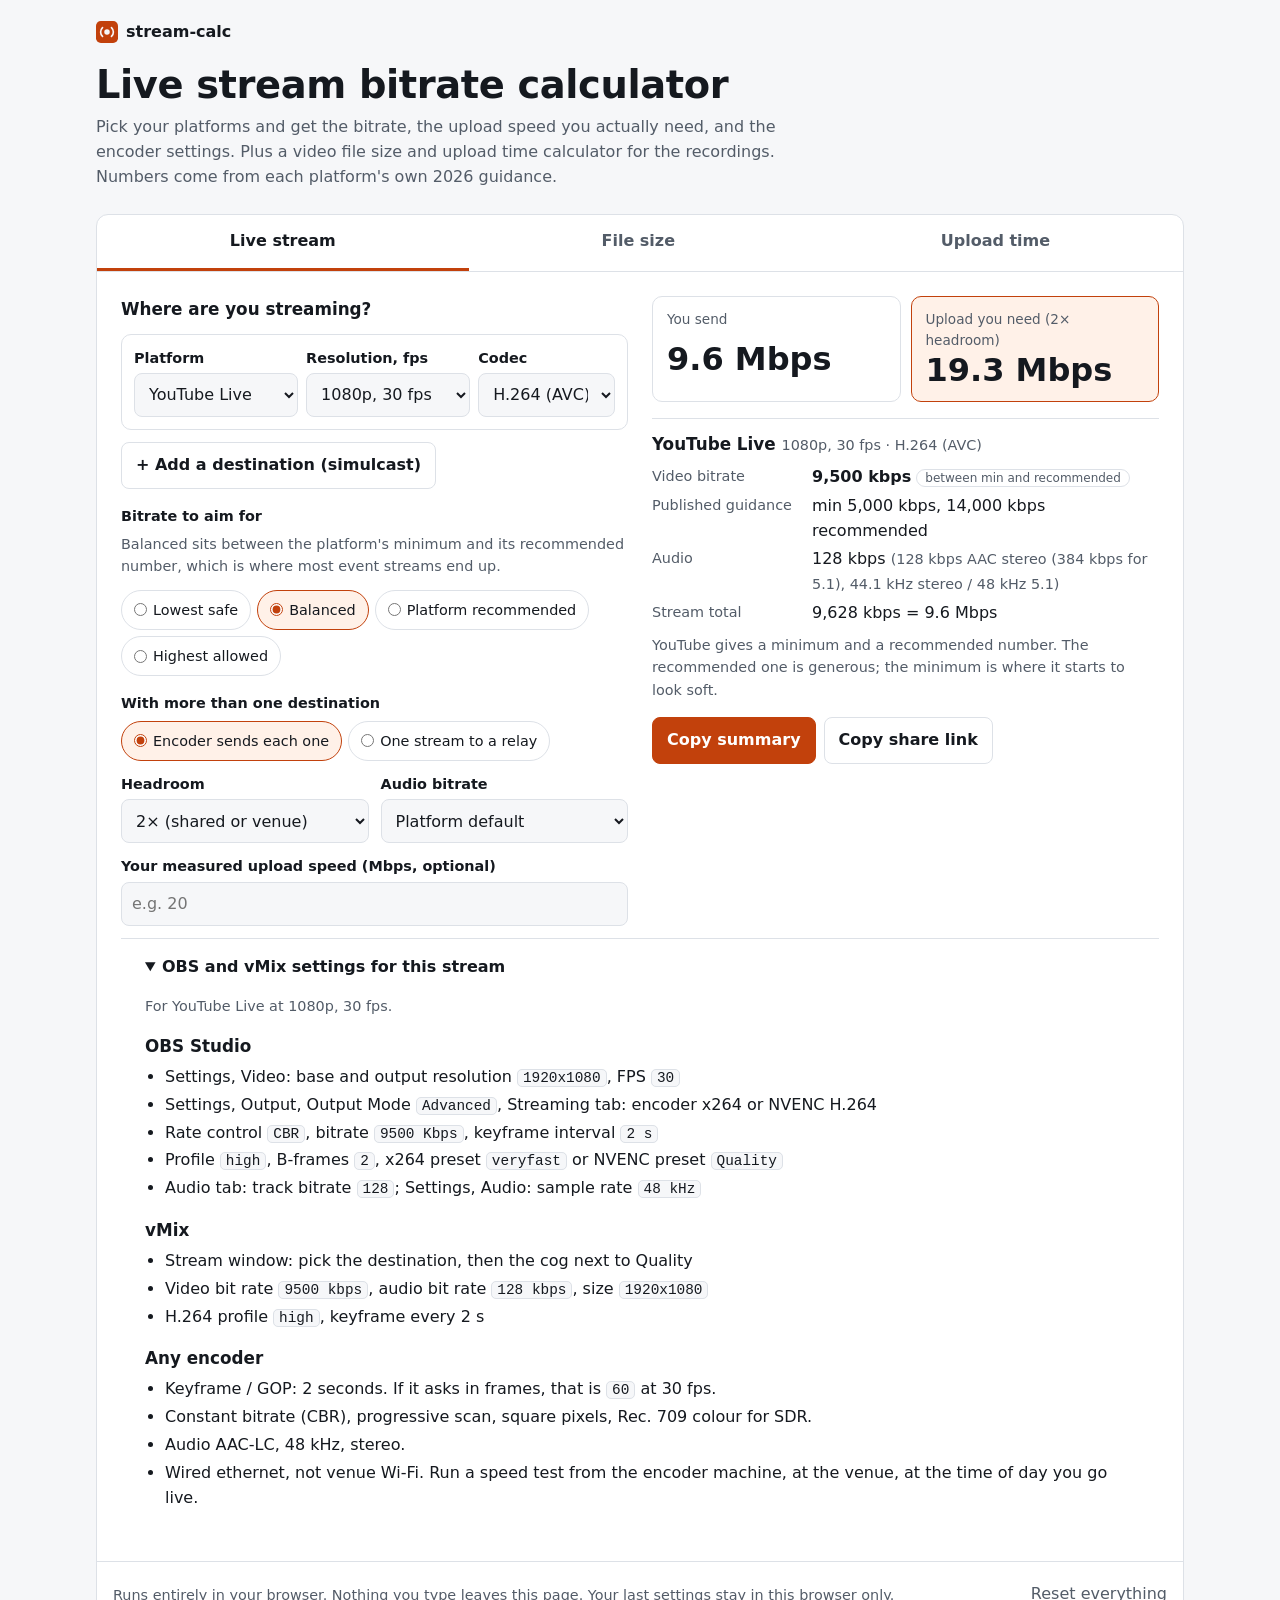
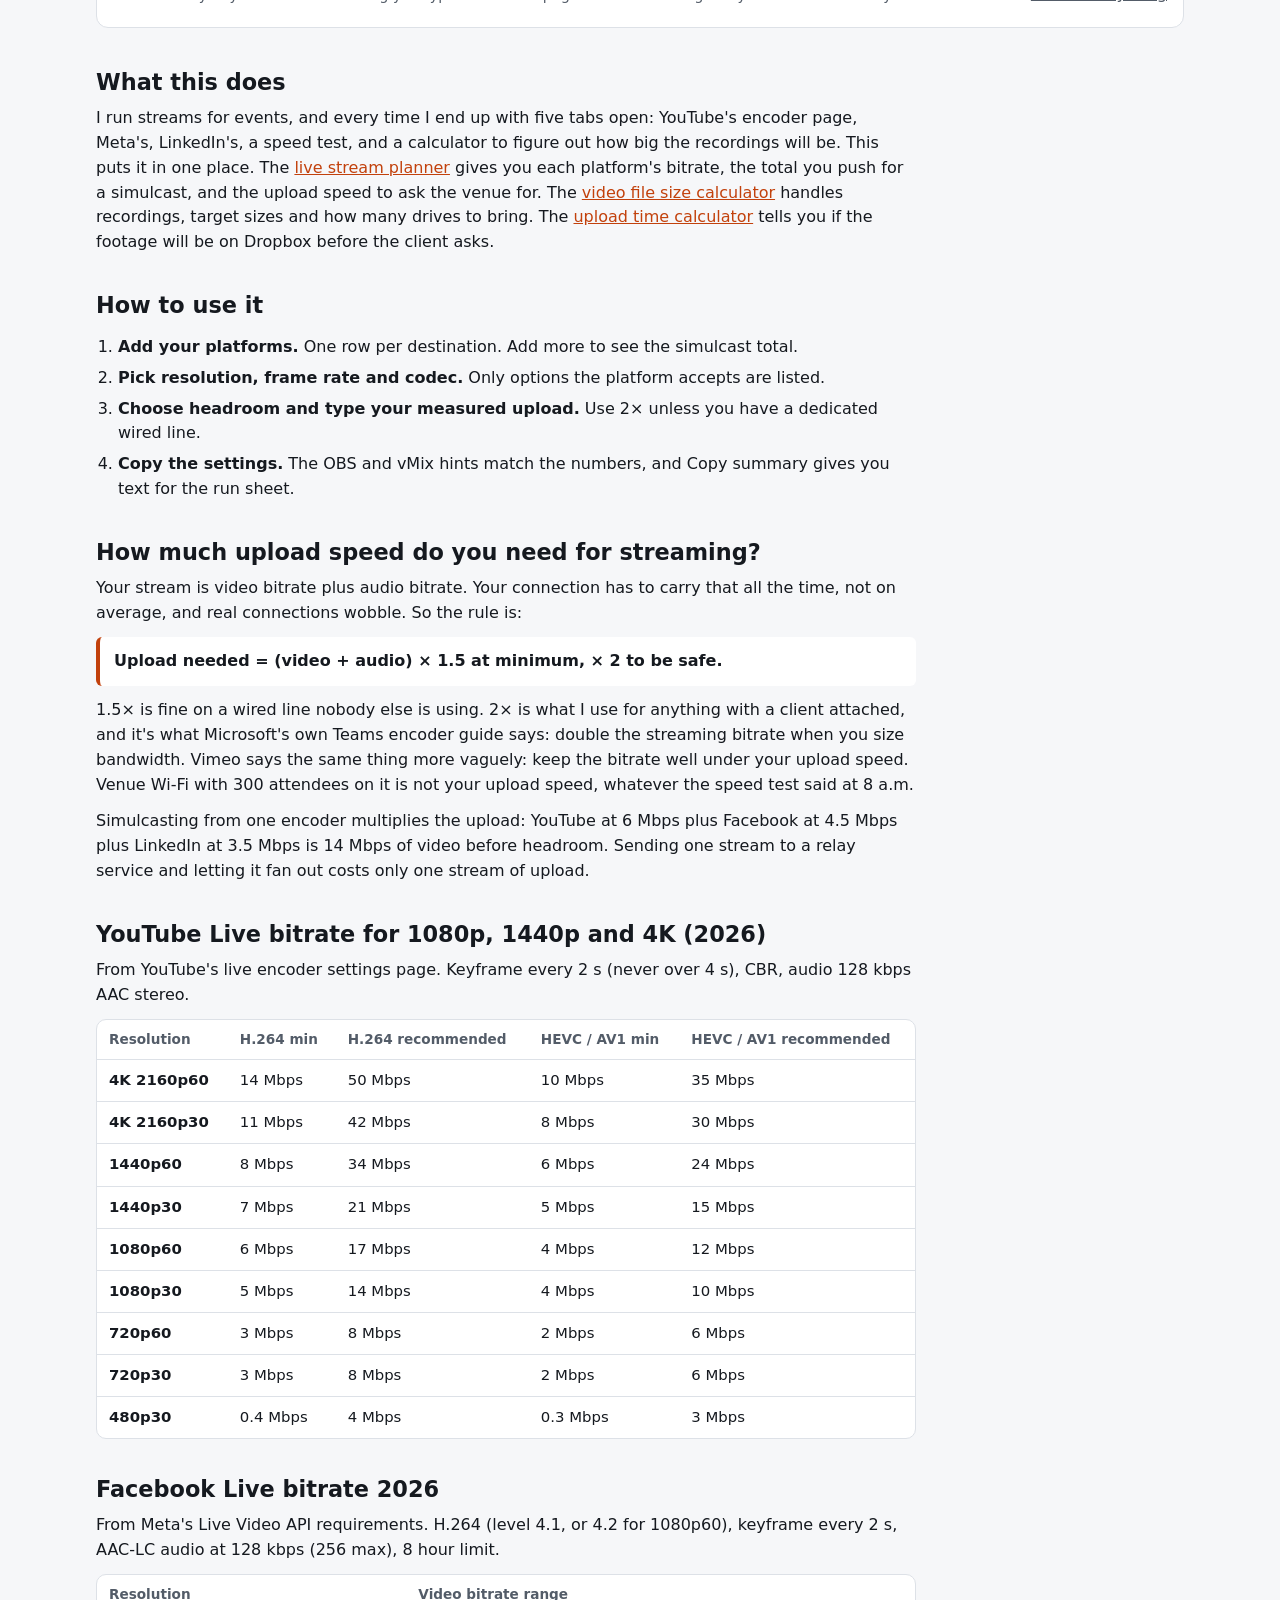
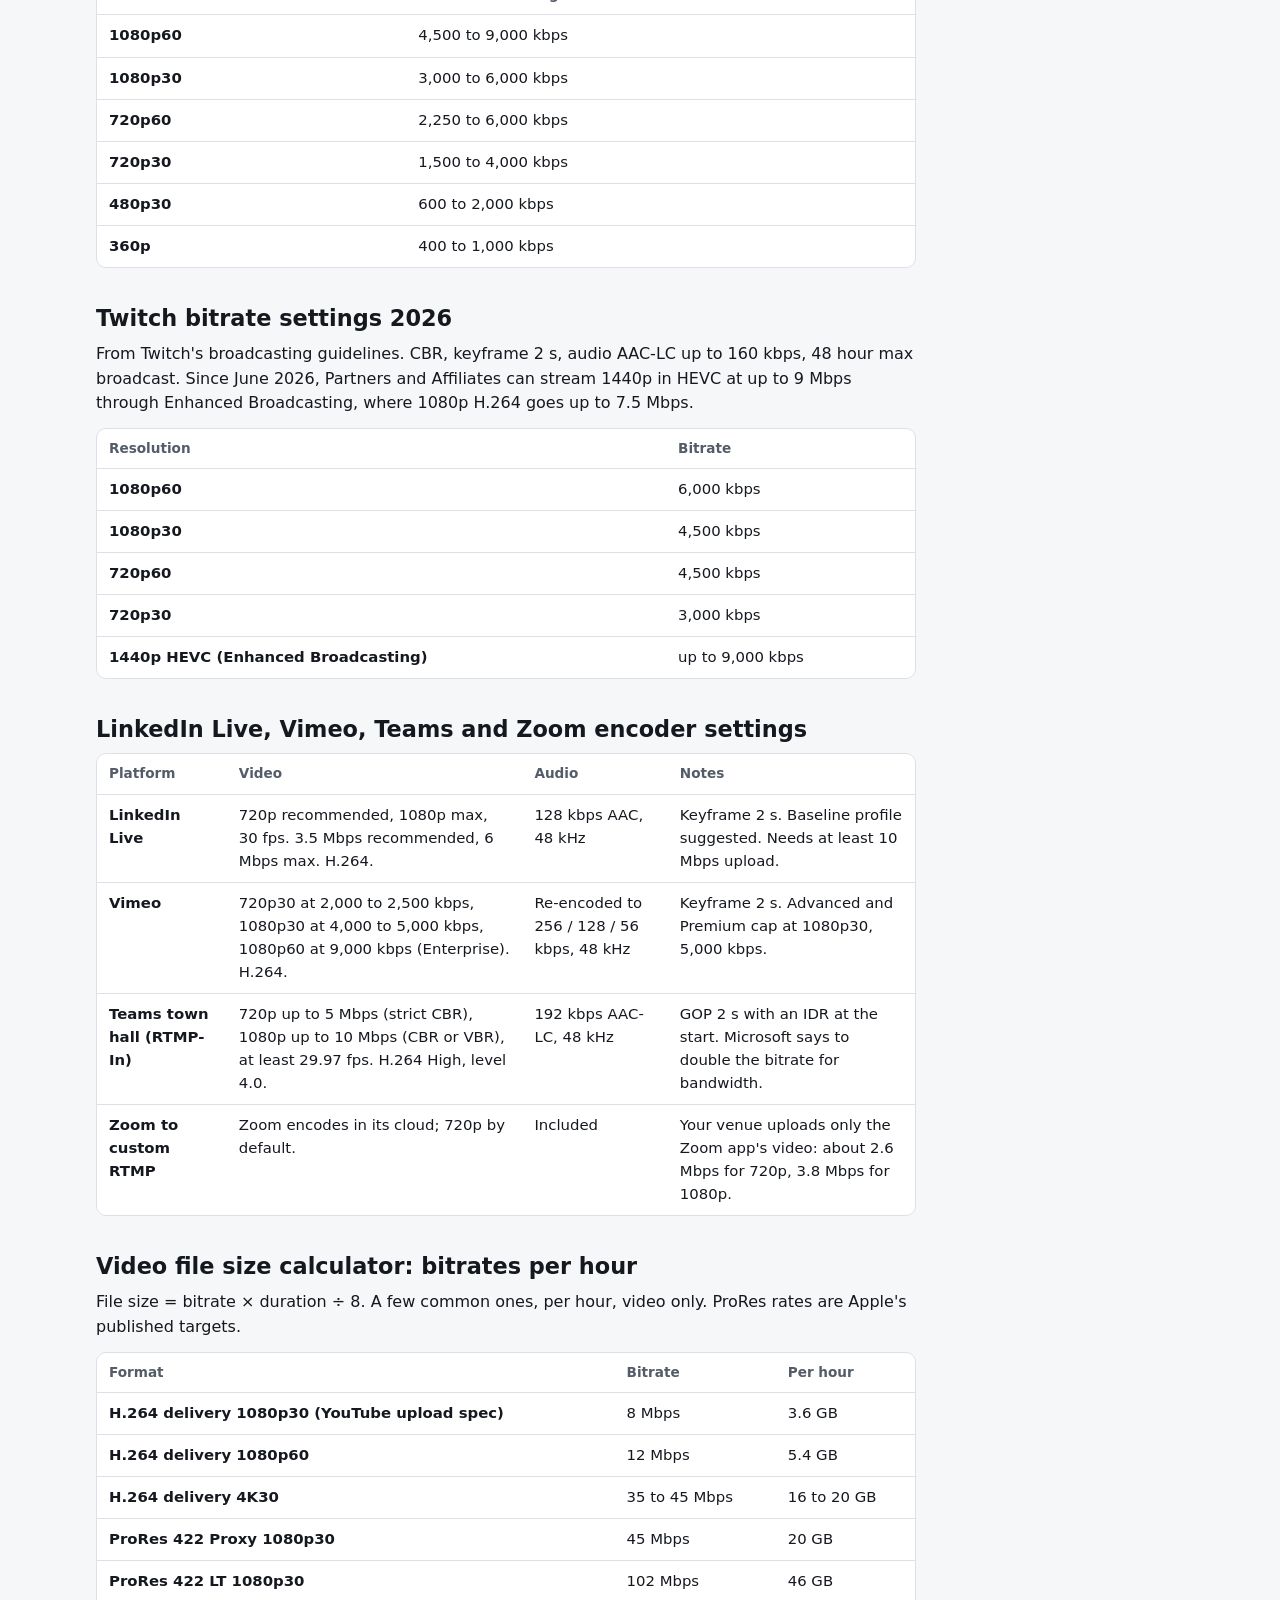
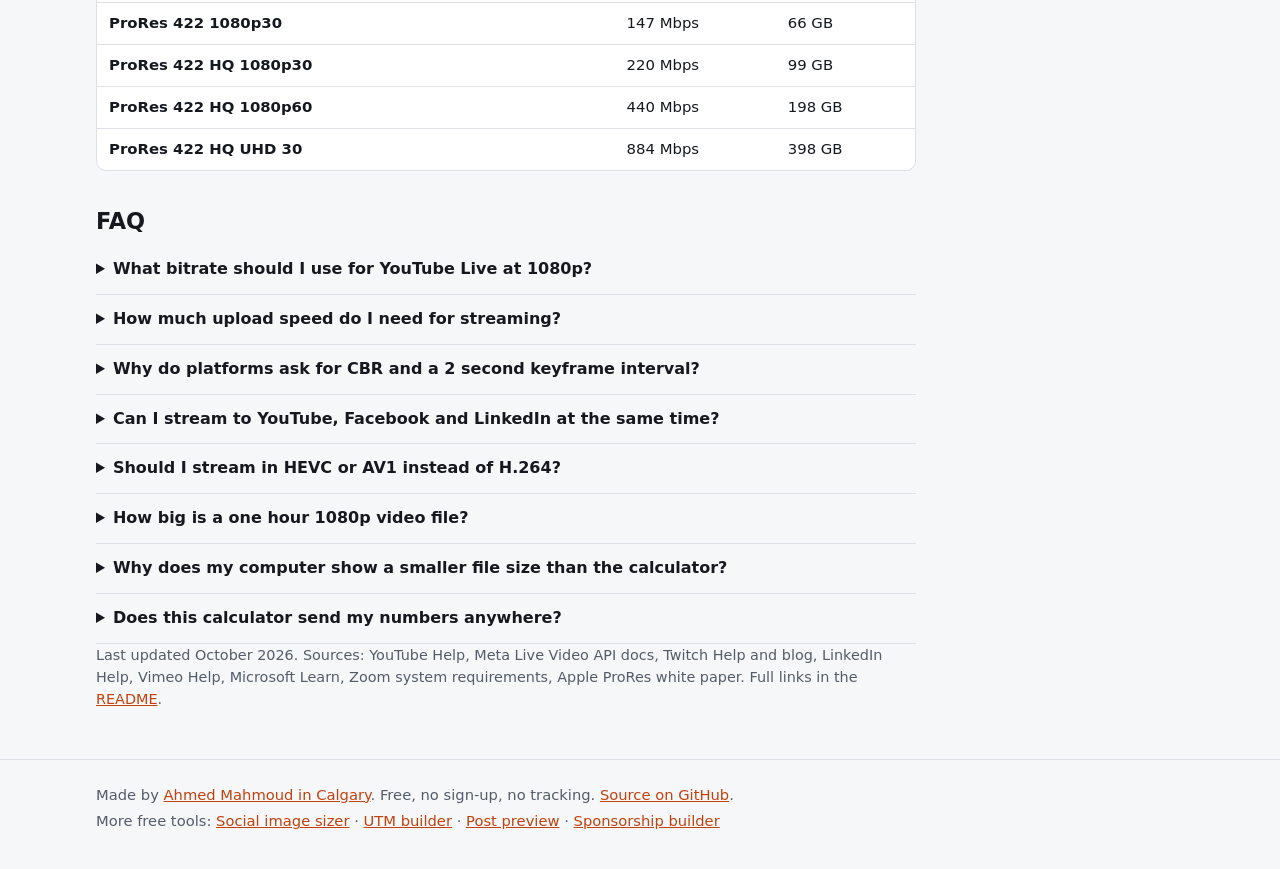
==== index.html @ ae0b799d "first version" ====
<!doctype html>
<html lang="en">
<head>
<meta charset="utf-8">
<meta name="viewport" content="width=device-width, initial-scale=1">
<title>Live Stream Bitrate Calculator: Upload Speed + File Size</title>
<meta name="description" content="Free live stream bitrate calculator: YouTube, Facebook, Twitch, LinkedIn bitrates, upload speed with headroom, video file size and upload time. No sign-up.">
<link rel="canonical" href="https://mizoz.github.io/stream-calc/">
<meta name="theme-color" content="#f6f7f9" media="(prefers-color-scheme: light)">
<meta name="theme-color" content="#111418" media="(prefers-color-scheme: dark)">
<meta name="color-scheme" content="light dark">
<link rel="icon" href="favicon.svg" type="image/svg+xml">
<meta property="og:type" content="website">
<meta property="og:site_name" content="stream-calc">
<meta property="og:title" content="Live Stream Bitrate Calculator">
<meta property="og:description" content="Bitrate, upload bandwidth and video file size for YouTube Live, Facebook Live, Twitch, LinkedIn Live, Vimeo, Teams and Zoom. Free, no sign-up.">
<meta property="og:url" content="https://mizoz.github.io/stream-calc/">
<meta property="og:image" content="https://mizoz.github.io/stream-calc/og.png">
<meta property="og:image:width" content="1200">
<meta property="og:image:height" content="630">
<meta property="og:image:alt" content="stream-calc: live stream bitrate, upload bandwidth and video file size calculator">
<meta name="twitter:card" content="summary_large_image">
<meta name="twitter:title" content="Live Stream Bitrate Calculator">
<meta name="twitter:description" content="Bitrate, upload bandwidth and video file size for every major streaming platform. Free, no sign-up.">
<meta name="twitter:image" content="https://mizoz.github.io/stream-calc/og.png">
<link rel="stylesheet" href="style.css">
<script type="application/ld+json">
{
  "@context": "https://schema.org",
  "@graph": [
    {
      "@type": "WebApplication",
      "name": "stream-calc: Live Stream Bitrate Calculator",
      "url": "https://mizoz.github.io/stream-calc/",
      "description": "Live stream bitrate, upload bandwidth and video file size calculator for YouTube Live, Facebook Live, Twitch, LinkedIn Live, Vimeo, Teams and Zoom, with simulcast totals, encoder settings, event storage and upload time.",
      "applicationCategory": "MultimediaApplication",
      "operatingSystem": "Any",
      "browserRequirements": "Requires JavaScript",
      "isAccessibleForFree": true,
      "datePublished": "2026-10-21",
      "dateModified": "2026-10-21",
      "offers": {"@type": "Offer", "price": "0", "priceCurrency": "CAD"},
      "author": {"@type":"Person","name":"Ahmed Mahmoud","url":"https://mizoz.github.io/","jobTitle":"Founder, FirstShow","address":{"@type":"PostalAddress","addressLocality":"Calgary","addressRegion":"AB","addressCountry":"CA"},"sameAs":["https://github.com/mizoz","https://www.linkedin.com/in/ahmed-m-82ba28169/","https://firstshow.ca"]}
    },
    {
      "@type": "HowTo",
      "name": "How to work out your live stream bitrate and upload speed",
      "step": [
        {"@type": "HowToStep", "name": "Pick your platforms", "text": "Add each platform you are streaming to: YouTube Live, Facebook Live, Twitch, LinkedIn Live, Vimeo, a Teams town hall, Zoom or a custom RTMP server."},
        {"@type": "HowToStep", "name": "Choose resolution, frame rate and codec", "text": "Set the resolution and frame rate for each destination, and the codec where the platform supports more than H.264."},
        {"@type": "HowToStep", "name": "Set headroom and your measured upload", "text": "Pick 1.5x or 2x headroom and type in the upload speed from a speed test at the venue to see if your connection is enough."},
        {"@type": "HowToStep", "name": "Copy the encoder settings", "text": "Use the OBS and vMix hints (CBR, 2 second keyframe interval, bitrate, audio) and copy the summary for your run sheet."}
      ]
    },
    {
      "@type": "FAQPage",
      "mainEntity": [
        {"@type": "Question", "name": "What bitrate should I use for YouTube Live at 1080p?", "acceptedAnswer": {"@type": "Answer", "text": "YouTube's 2026 guidance for H.264 is a minimum of 5 Mbps and a recommended 14 Mbps at 1080p 30 fps, and 6 to 17 Mbps at 1080p 60 fps. With HEVC or AV1 it drops to 4 to 10 Mbps at 30 fps and 4 to 12 Mbps at 60 fps. For most event streams on a normal venue line, something around 6 to 8 Mbps at 1080p30 looks clean."}},
        {"@type": "Question", "name": "How much upload speed do I need for streaming?", "acceptedAnswer": {"@type": "Answer", "text": "Add up the video and audio bitrate of everything you send, then multiply by 1.5 at the very least, and by 2 for anything that matters. A 6 Mbps stream needs 9 to 12 Mbps of real, measured upload. Microsoft's Teams encoder guide gives the same advice: double your streaming bitrate when sizing bandwidth."}},
        {"@type": "Question", "name": "Why do platforms ask for CBR and a 2 second keyframe interval?", "acceptedAnswer": {"@type": "Answer", "text": "Constant bitrate keeps the data rate steady so it does not spike past your connection during fast motion. A keyframe every 2 seconds lets the platform cut your stream into segments and switch viewers between qualities cleanly. YouTube and Facebook say never go over 4 seconds."}},
        {"@type": "Question", "name": "Can I stream to YouTube, Facebook and LinkedIn at the same time?", "acceptedAnswer": {"@type": "Answer", "text": "Yes. Either your encoder sends a separate stream to each platform, which multiplies your upload, or you send one stream to a relay service that forwards it, which only costs one stream of upload. Watch platform caps: LinkedIn tops out at 6 Mbps and 30 fps, Twitch at 6 Mbps on standard ingest."}},
        {"@type": "Question", "name": "Should I stream in HEVC or AV1 instead of H.264?", "acceptedAnswer": {"@type": "Answer", "text": "Only where the platform accepts it. YouTube Live takes H.264, HEVC and AV1, and its recommended bitrates for HEVC and AV1 are roughly 30% lower. Twitch takes HEVC for 1440p through Enhanced Broadcasting. Facebook, LinkedIn, Vimeo and Teams RTMP-In want H.264."}},
        {"@type": "Question", "name": "How big is a one hour 1080p video file?", "acceptedAnswer": {"@type": "Answer", "text": "At a typical H.264 delivery bitrate of 8 Mbps plus 384 kbps audio, one hour is about 3.8 GB. The same hour in ProRes 422 HQ at 1080p 30 fps is about 99 GB, and in 4K ProRes 422 HQ about 398 GB."}},
        {"@type": "Question", "name": "Why does my computer show a smaller file size than the calculator?", "acceptedAnswer": {"@type": "Answer", "text": "Drive makers and this calculator use decimal units, where 1 GB is 1,000,000,000 bytes. Windows uses binary units, where its GB is really 1,073,741,824 bytes, so the same file looks about 7% smaller. The calculator shows both."}},
        {"@type": "Question", "name": "Does this calculator send my numbers anywhere?", "acceptedAnswer": {"@type": "Answer", "text": "No. Everything runs in your browser. Nothing you type leaves the page, and there is no tracking. Your last settings are saved in your own browser so they are there next time."}}
      ]
    }
  ]
}
</script>
</head>
<body>
<a class="skip" href="#tool">Skip to calculator</a>
<header class="top">
  <div class="wrap">
    <p class="brand"><a href="https://mizoz.github.io/stream-calc/"><svg width="22" height="22" viewBox="0 0 32 32" aria-hidden="true"><rect width="32" height="32" rx="7" fill="currentColor"/><circle cx="16" cy="16" r="4" fill="var(--bg)"/><path d="M9.5 9.5a9 9 0 0 0 0 13M22.5 9.5a9 9 0 0 1 0 13" stroke="var(--bg)" stroke-width="2.4" fill="none" stroke-linecap="round"/></svg>stream-calc</a></p>
    <h1>Live stream bitrate calculator</h1>
    <p class="lede">Pick your platforms and get the bitrate, the upload speed you actually need, and the encoder settings. Plus a video file size and upload time calculator for the recordings. Numbers come from each platform's own 2026 guidance.</p>
  </div>
</header>

<main class="wrap">
  <section id="tool" class="tool" aria-label="Calculator">
    <div class="tabs" role="tablist" aria-label="Calculators">
      <button role="tab" id="tab-live" data-tab="live" aria-controls="p-live" aria-selected="true">Live stream</button>
      <button role="tab" id="tab-file" data-tab="file" aria-controls="p-file" aria-selected="false" tabindex="-1">File size</button>
      <button role="tab" id="tab-upload" data-tab="upload" aria-controls="p-upload" aria-selected="false" tabindex="-1">Upload time</button>
    </div>

    <!-- live -->
    <div role="tabpanel" id="p-live" aria-labelledby="tab-live" class="panel">
      <div class="grid">
        <div class="col inputs">
          <h2 class="h3">Where are you streaming?</h2>
          <ol id="rows" class="rows"></ol>
          <button type="button" id="add" class="btn ghost">+ Add a destination (simulcast)</button>

          <fieldset>
            <legend>Bitrate to aim for</legend>
            <p class="hint">Balanced sits between the platform's minimum and its recommended number, which is where most event streams end up.</p>
            <div class="seg">
              <label><input type="radio" name="tg" value="min"> Lowest safe</label>
              <label><input type="radio" name="tg" value="bal"> Balanced</label>
              <label><input type="radio" name="tg" value="rec"> Platform recommended</label>
              <label><input type="radio" name="tg" value="max"> Highest allowed</label>
            </div>
          </fieldset>

          <fieldset>
            <legend>With more than one destination</legend>
            <div class="seg">
              <label><input type="radio" name="md" value="direct"> Encoder sends each one</label>
              <label><input type="radio" name="md" value="relay"> One stream to a relay</label>
            </div>
          </fieldset>

          <div class="two">
            <div class="field">
              <label for="hd">Headroom</label>
              <select id="hd">
                <option value="1.25">1.25× (bare minimum)</option>
                <option value="1.5">1.5× (wired, dedicated)</option>
                <option value="2">2× (shared or venue)</option>
                <option value="3">3× (cellular, bonded)</option>
              </select>
            </div>
            <div class="field">
              <label for="au">Audio bitrate</label>
              <select id="au">
                <option value="auto">Platform default</option>
                <option value="96">96 kbps</option>
                <option value="128">128 kbps</option>
                <option value="160">160 kbps</option>
                <option value="192">192 kbps</option>
                <option value="256">256 kbps</option>
                <option value="320">320 kbps</option>
              </select>
            </div>
          </div>
          <div class="field">
            <label for="up">Your measured upload speed (Mbps, optional)</label>
            <input id="up" type="number" inputmode="decimal" min="0" step="0.1" placeholder="e.g. 20">
          </div>
        </div>

        <div class="col results" aria-live="polite">
          <div class="big">
            <div><span class="lbl" id="outSendLabel">You send</span><span class="val" id="outSend">0</span></div>
            <div class="hl"><span class="lbl" id="outNeedLabel">Upload you need</span><span class="val" id="outNeed">0</span></div>
          </div>
          <p id="verdict" class="verdict" hidden></p>
          <ul id="warnings" class="warnings" hidden></ul>
          <div id="perDest"></div>
          <div class="actions">
            <button type="button" class="btn" data-copy="live">Copy summary</button>
            <button type="button" class="btn ghost" data-copy="link">Copy share link</button>
          </div>
        </div>
      </div>
      <details class="hints" open>
        <summary>OBS and vMix settings for this stream</summary>
        <div id="hints"></div>
      </details>
    </div>

    <!-- file -->
    <div role="tabpanel" id="p-file" aria-labelledby="tab-file" class="panel" hidden>
      <div class="grid">
        <div class="col inputs">
          <h2 class="h3">Video file size</h2>
          <fieldset>
            <legend>Duration</legend>
            <div class="three">
              <div class="field"><label for="fh">Hours</label><input id="fh" type="number" min="0" step="1" inputmode="numeric"></div>
              <div class="field"><label for="fm">Minutes</label><input id="fm" type="number" min="0" step="1" inputmode="numeric"></div>
              <div class="field"><label for="fs">Seconds</label><input id="fs" type="number" min="0" step="1" inputmode="numeric"></div>
            </div>
          </fieldset>
          <div class="field">
            <label for="fp">Preset</label>
            <select id="fp"></select>
          </div>
          <div class="two">
            <div class="field"><label for="fv">Video bitrate (Mbps)</label><input id="fv" type="number" min="0" step="0.1" inputmode="decimal"></div>
            <div class="field"><label for="fa">Audio bitrate (kbps)</label><input id="fa" type="number" min="0" step="1" inputmode="numeric"></div>
          </div>
          <p class="hint">ProRes presets use Apple's published target rates plus 48 kHz 24-bit stereo PCM audio (2,304 kbps). Phone presets are rough averages and already include audio.</p>
        </div>
        <div class="col results" aria-live="polite">
          <div class="big one">
            <div class="hl"><span class="lbl">File size</span><span class="val" id="outSize">0</span></div>
          </div>
          <p class="muted" id="outSizeBin"></p>
          <p class="muted" id="outPerMin"></p>

          <h3>Reverse it: bitrate to hit a target size</h3>
          <div class="three">
            <div class="field"><label for="ts">Target size</label><input id="ts" type="number" min="0" step="0.1" inputmode="decimal"></div>
            <div class="field"><label for="tu">Unit</label><select id="tu"><option>MB</option><option>GB</option><option>TB</option></select></div>
            <div class="field"><label for="mg">Margin %</label><input id="mg" type="number" min="0" max="50" step="1" inputmode="numeric"></div>
          </div>
          <p class="result-line">Max video bitrate: <strong id="outTarget">0</strong></p>
          <p class="muted" id="outTargetNote"></p>

          <h3>Event-day recording storage</h3>
          <p class="hint">Uses the bitrate above, not the duration. Count every camera ISO and every program recording.</p>
          <div class="three">
            <div class="field"><label for="n">Recordings at once</label><input id="n" type="number" min="1" step="1" inputmode="numeric"></div>
            <div class="field"><label for="hpd">Hours per day</label><input id="hpd" type="number" min="0" step="0.5" inputmode="decimal"></div>
            <div class="field"><label for="days">Days</label><input id="days" type="number" min="1" step="1" inputmode="numeric"></div>
          </div>
          <div class="two">
            <div class="field"><label for="cp">Copies (incl. backups)</label>
              <select id="cp"><option value="1">1 (no backup, brave)</option><option value="2">2 (one backup)</option><option value="3">3 (3-2-1 rule)</option></select></div>
            <div class="field"><label for="ds">Drive size</label>
              <select id="ds"><option value="1">1 TB</option><option value="2">2 TB</option><option value="4">4 TB</option><option value="8">8 TB</option><option value="16">16 TB</option></select></div>
          </div>
          <p class="result-line">Total storage: <strong id="outEvent">0</strong></p>
          <p class="muted" id="outEventNote"></p>
          <div class="actions">
            <button type="button" class="btn" data-copy="file">Copy summary</button>
            <button type="button" class="btn ghost" data-copy="link">Copy share link</button>
          </div>
        </div>
      </div>
    </div>

    <!-- upload -->
    <div role="tabpanel" id="p-upload" aria-labelledby="tab-upload" class="panel" hidden>
      <div class="grid">
        <div class="col inputs">
          <h2 class="h3">Upload time</h2>
          <div class="two">
            <div class="field"><label for="us">File size</label><input id="us" type="number" min="0" step="0.1" inputmode="decimal"></div>
            <div class="field"><label for="uu">Unit</label><select id="uu"><option>MB</option><option>GB</option><option>TB</option><option value="GiB">GiB (Windows GB)</option></select></div>
          </div>
          <button type="button" id="useFile" class="btn ghost">Use the size from the File size tab</button>
          <div class="two">
            <div class="field"><label for="sp">Upload speed (Mbps)</label><input id="sp" type="number" min="0" step="0.1" inputmode="decimal"></div>
            <div class="field"><label for="ef">Real-world efficiency %</label><input id="ef" type="number" min="10" max="100" step="1" inputmode="numeric"></div>
          </div>
          <p class="hint">Speed tests are a best case. Uploads to Drive, Dropbox or YouTube usually land at 70 to 90% of it, less over Wi-Fi.</p>
        </div>
        <div class="col results" aria-live="polite">
          <div class="big one">
            <div class="hl"><span class="lbl">Upload time</span><span class="val" id="outTime">0</span></div>
          </div>
          <p class="muted" id="outTimeNote"></p>
          <table class="tbl small">
            <caption>Same file at other speeds</caption>
            <thead><tr><th scope="col">Upload speed</th><th scope="col">Time</th></tr></thead>
            <tbody id="speedTable"></tbody>
          </table>
          <div class="actions">
            <button type="button" class="btn" data-copy="upload">Copy summary</button>
            <button type="button" class="btn ghost" data-copy="link">Copy share link</button>
          </div>
        </div>
      </div>
    </div>
    <div class="toolfoot">
      <p class="privacy">Runs entirely in your browser. Nothing you type leaves this page. Your last settings stay in this browser only.</p>
      <button type="button" id="reset" class="btn link">Reset everything</button>
    </div>
    <p id="status" class="sr-only" role="status"></p>
  </section>

  <article class="content">
    <section>
      <h2>What this does</h2>
      <p>I run streams for events, and every time I end up with five tabs open: YouTube's encoder page, Meta's, LinkedIn's, a speed test, and a calculator to figure out how big the recordings will be. This puts it in one place. The <a href="#tool" data-goto="live">live stream planner</a> gives you each platform's bitrate, the total you push for a simulcast, and the upload speed to ask the venue for. The <a href="#tool" data-goto="file">video file size calculator</a> handles recordings, target sizes and how many drives to bring. The <a href="#tool" data-goto="upload">upload time calculator</a> tells you if the footage will be on Dropbox before the client asks.</p>
    </section>

    <section>
      <h2>How to use it</h2>
      <ol class="steps">
        <li><strong>Add your platforms.</strong> One row per destination. Add more to see the simulcast total.</li>
        <li><strong>Pick resolution, frame rate and codec.</strong> Only options the platform accepts are listed.</li>
        <li><strong>Choose headroom and type your measured upload.</strong> Use 2× unless you have a dedicated wired line.</li>
        <li><strong>Copy the settings.</strong> The OBS and vMix hints match the numbers, and Copy summary gives you text for the run sheet.</li>
      </ol>
    </section>

    <section>
      <h2>How much upload speed do you need for streaming?</h2>
      <p>Your stream is video bitrate plus audio bitrate. Your connection has to carry that all the time, not on average, and real connections wobble. So the rule is:</p>
      <p class="callout"><strong>Upload needed = (video + audio) × 1.5 at minimum, × 2 to be safe.</strong></p>
      <p>1.5× is fine on a wired line nobody else is using. 2× is what I use for anything with a client attached, and it's what Microsoft's own Teams encoder guide says: double the streaming bitrate when you size bandwidth. Vimeo says the same thing more vaguely: keep the bitrate well under your upload speed. Venue Wi-Fi with 300 attendees on it is not your upload speed, whatever the speed test said at 8 a.m.</p>
      <p>Simulcasting from one encoder multiplies the upload: YouTube at 6 Mbps plus Facebook at 4.5 Mbps plus LinkedIn at 3.5 Mbps is 14 Mbps of video before headroom. Sending one stream to a relay service and letting it fan out costs only one stream of upload.</p>
    </section>

    <section>
      <h2>YouTube Live bitrate for 1080p, 1440p and 4K (2026)</h2>
      <p>From YouTube's live encoder settings page. Keyframe every 2 s (never over 4 s), CBR, audio 128 kbps AAC stereo.</p>
      <div class="tblwrap"><table class="tbl">
        <thead><tr><th scope="col">Resolution</th><th scope="col">H.264 min</th><th scope="col">H.264 recommended</th><th scope="col">HEVC / AV1 min</th><th scope="col">HEVC / AV1 recommended</th></tr></thead>
        <tbody>
          <tr><th scope="row">4K 2160p60</th><td>14 Mbps</td><td>50 Mbps</td><td>10 Mbps</td><td>35 Mbps</td></tr>
          <tr><th scope="row">4K 2160p30</th><td>11 Mbps</td><td>42 Mbps</td><td>8 Mbps</td><td>30 Mbps</td></tr>
          <tr><th scope="row">1440p60</th><td>8 Mbps</td><td>34 Mbps</td><td>6 Mbps</td><td>24 Mbps</td></tr>
          <tr><th scope="row">1440p30</th><td>7 Mbps</td><td>21 Mbps</td><td>5 Mbps</td><td>15 Mbps</td></tr>
          <tr><th scope="row">1080p60</th><td>6 Mbps</td><td>17 Mbps</td><td>4 Mbps</td><td>12 Mbps</td></tr>
          <tr><th scope="row">1080p30</th><td>5 Mbps</td><td>14 Mbps</td><td>4 Mbps</td><td>10 Mbps</td></tr>
          <tr><th scope="row">720p60</th><td>3 Mbps</td><td>8 Mbps</td><td>2 Mbps</td><td>6 Mbps</td></tr>
          <tr><th scope="row">720p30</th><td>3 Mbps</td><td>8 Mbps</td><td>2 Mbps</td><td>6 Mbps</td></tr>
          <tr><th scope="row">480p30</th><td>0.4 Mbps</td><td>4 Mbps</td><td>0.3 Mbps</td><td>3 Mbps</td></tr>
        </tbody>
      </table></div>
    </section>

    <section>
      <h2>Facebook Live bitrate 2026</h2>
      <p>From Meta's Live Video API requirements. H.264 (level 4.1, or 4.2 for 1080p60), keyframe every 2 s, AAC-LC audio at 128 kbps (256 max), 8 hour limit.</p>
      <div class="tblwrap"><table class="tbl">
        <thead><tr><th scope="col">Resolution</th><th scope="col">Video bitrate range</th></tr></thead>
        <tbody>
          <tr><th scope="row">1080p60</th><td>4,500 to 9,000 kbps</td></tr>
          <tr><th scope="row">1080p30</th><td>3,000 to 6,000 kbps</td></tr>
          <tr><th scope="row">720p60</th><td>2,250 to 6,000 kbps</td></tr>
          <tr><th scope="row">720p30</th><td>1,500 to 4,000 kbps</td></tr>
          <tr><th scope="row">480p30</th><td>600 to 2,000 kbps</td></tr>
          <tr><th scope="row">360p</th><td>400 to 1,000 kbps</td></tr>
        </tbody>
      </table></div>
    </section>

    <section>
      <h2>Twitch bitrate settings 2026</h2>
      <p>From Twitch's broadcasting guidelines. CBR, keyframe 2 s, audio AAC-LC up to 160 kbps, 48 hour max broadcast. Since June 2026, Partners and Affiliates can stream 1440p in HEVC at up to 9 Mbps through Enhanced Broadcasting, where 1080p H.264 goes up to 7.5 Mbps.</p>
      <div class="tblwrap"><table class="tbl">
        <thead><tr><th scope="col">Resolution</th><th scope="col">Bitrate</th></tr></thead>
        <tbody>
          <tr><th scope="row">1080p60</th><td>6,000 kbps</td></tr>
          <tr><th scope="row">1080p30</th><td>4,500 kbps</td></tr>
          <tr><th scope="row">720p60</th><td>4,500 kbps</td></tr>
          <tr><th scope="row">720p30</th><td>3,000 kbps</td></tr>
          <tr><th scope="row">1440p HEVC (Enhanced Broadcasting)</th><td>up to 9,000 kbps</td></tr>
        </tbody>
      </table></div>
    </section>

    <section>
      <h2>LinkedIn Live, Vimeo, Teams and Zoom encoder settings</h2>
      <div class="tblwrap"><table class="tbl">
        <thead><tr><th scope="col">Platform</th><th scope="col">Video</th><th scope="col">Audio</th><th scope="col">Notes</th></tr></thead>
        <tbody>
          <tr><th scope="row">LinkedIn Live</th><td>720p recommended, 1080p max, 30 fps. 3.5 Mbps recommended, 6 Mbps max. H.264.</td><td>128 kbps AAC, 48 kHz</td><td>Keyframe 2 s. Baseline profile suggested. Needs at least 10 Mbps upload.</td></tr>
          <tr><th scope="row">Vimeo</th><td>720p30 at 2,000 to 2,500 kbps, 1080p30 at 4,000 to 5,000 kbps, 1080p60 at 9,000 kbps (Enterprise). H.264.</td><td>Re-encoded to 256 / 128 / 56 kbps, 48 kHz</td><td>Keyframe 2 s. Advanced and Premium cap at 1080p30, 5,000 kbps.</td></tr>
          <tr><th scope="row">Teams town hall (RTMP-In)</th><td>720p up to 5 Mbps (strict CBR), 1080p up to 10 Mbps (CBR or VBR), at least 29.97 fps. H.264 High, level 4.0.</td><td>192 kbps AAC-LC, 48 kHz</td><td>GOP 2 s with an IDR at the start. Microsoft says to double the bitrate for bandwidth.</td></tr>
          <tr><th scope="row">Zoom to custom RTMP</th><td>Zoom encodes in its cloud; 720p by default.</td><td>Included</td><td>Your venue uploads only the Zoom app's video: about 2.6 Mbps for 720p, 3.8 Mbps for 1080p.</td></tr>
        </tbody>
      </table></div>
    </section>

    <section>
      <h2>Video file size calculator: bitrates per hour</h2>
      <p>File size = bitrate × duration ÷ 8. A few common ones, per hour, video only. ProRes rates are Apple's published targets.</p>
      <div class="tblwrap"><table class="tbl">
        <thead><tr><th scope="col">Format</th><th scope="col">Bitrate</th><th scope="col">Per hour</th></tr></thead>
        <tbody>
          <tr><th scope="row">H.264 delivery 1080p30 (YouTube upload spec)</th><td>8 Mbps</td><td>3.6 GB</td></tr>
          <tr><th scope="row">H.264 delivery 1080p60</th><td>12 Mbps</td><td>5.4 GB</td></tr>
          <tr><th scope="row">H.264 delivery 4K30</th><td>35 to 45 Mbps</td><td>16 to 20 GB</td></tr>
          <tr><th scope="row">ProRes 422 Proxy 1080p30</th><td>45 Mbps</td><td>20 GB</td></tr>
          <tr><th scope="row">ProRes 422 LT 1080p30</th><td>102 Mbps</td><td>46 GB</td></tr>
          <tr><th scope="row">ProRes 422 1080p30</th><td>147 Mbps</td><td>66 GB</td></tr>
          <tr><th scope="row">ProRes 422 HQ 1080p30</th><td>220 Mbps</td><td>99 GB</td></tr>
          <tr><th scope="row">ProRes 422 HQ 1080p60</th><td>440 Mbps</td><td>198 GB</td></tr>
          <tr><th scope="row">ProRes 422 HQ UHD 30</th><td>884 Mbps</td><td>398 GB</td></tr>
        </tbody>
      </table></div>
    </section>

    <section class="faq">
      <h2>FAQ</h2>
      <details><summary>What bitrate should I use for YouTube Live at 1080p?</summary><p>YouTube's 2026 guidance for H.264 is a minimum of 5 Mbps and a recommended 14 Mbps at 1080p 30 fps, and 6 to 17 Mbps at 1080p 60 fps. With HEVC or AV1 it drops to 4 to 10 Mbps at 30 fps and 4 to 12 Mbps at 60 fps. For most event streams on a normal venue line, something around 6 to 8 Mbps at 1080p30 looks clean.</p></details>
      <details><summary>How much upload speed do I need for streaming?</summary><p>Add up the video and audio bitrate of everything you send, then multiply by 1.5 at the very least, and by 2 for anything that matters. A 6 Mbps stream needs 9 to 12 Mbps of real, measured upload. Microsoft's Teams encoder guide gives the same advice: double your streaming bitrate when sizing bandwidth.</p></details>
      <details><summary>Why do platforms ask for CBR and a 2 second keyframe interval?</summary><p>Constant bitrate keeps the data rate steady so it does not spike past your connection during fast motion. A keyframe every 2 seconds lets the platform cut your stream into segments and switch viewers between qualities cleanly. YouTube and Facebook say never go over 4 seconds.</p></details>
      <details><summary>Can I stream to YouTube, Facebook and LinkedIn at the same time?</summary><p>Yes. Either your encoder sends a separate stream to each platform, which multiplies your upload, or you send one stream to a relay service that forwards it, which only costs one stream of upload. Watch platform caps: LinkedIn tops out at 6 Mbps and 30 fps, Twitch at 6 Mbps on standard ingest.</p></details>
      <details><summary>Should I stream in HEVC or AV1 instead of H.264?</summary><p>Only where the platform accepts it. YouTube Live takes H.264, HEVC and AV1, and its recommended bitrates for HEVC and AV1 are roughly 30% lower. Twitch takes HEVC for 1440p through Enhanced Broadcasting. Facebook, LinkedIn, Vimeo and Teams RTMP-In want H.264.</p></details>
      <details><summary>How big is a one hour 1080p video file?</summary><p>At a typical H.264 delivery bitrate of 8 Mbps plus 384 kbps audio, one hour is about 3.8 GB. The same hour in ProRes 422 HQ at 1080p 30 fps is about 99 GB, and in 4K ProRes 422 HQ about 398 GB.</p></details>
      <details><summary>Why does my computer show a smaller file size than the calculator?</summary><p>Drive makers and this calculator use decimal units, where 1 GB is 1,000,000,000 bytes. Windows uses binary units, where its GB is really 1,073,741,824 bytes, so the same file looks about 7% smaller. The calculator shows both.</p></details>
      <details><summary>Does this calculator send my numbers anywhere?</summary><p>No. Everything runs in your browser. Nothing you type leaves the page, and there is no tracking. Your last settings are saved in your own browser so they are there next time.</p></details>
    </section>

    <p class="updated">Last updated October 2026. Sources: YouTube Help, Meta Live Video API docs, Twitch Help and blog, LinkedIn Help, Vimeo Help, Microsoft Learn, Zoom system requirements, Apple ProRes white paper. Full links in the <a href="https://github.com/mizoz/stream-calc#sources">README</a>.</p>
  </article>
</main>

<footer class="foot">
  <div class="wrap">
    <p>Made by <a href="https://mizoz.github.io/">Ahmed Mahmoud in Calgary</a>. Free, no sign-up, no tracking. <a href="https://github.com/mizoz/stream-calc">Source on GitHub</a>.</p>
    <p class="more">More free tools:
      <a href="https://mizoz.github.io/social-image-sizer/">Social image sizer</a> ·
      <a href="https://mizoz.github.io/utm-builder/">UTM builder</a> ·
      <a href="https://mizoz.github.io/post-preview/">Post preview</a> ·
      <a href="https://mizoz.github.io/sponsorship-builder/">Sponsorship builder</a>
    </p>
  </div>
</footer>
<script src="app.js" defer></script>
</body>
</html>
---- style.css ----
:root {
  --bg: #f6f7f9;
  --card: #ffffff;
  --ink: #15191f;
  --muted: #535c68;
  --line: #dde1e7;
  --accent: #c2410c;
  --accent-ink: #ffffff;
  --accent-soft: #fff1e8;
  --ok: #166534; --ok-bg: #e9f7ee;
  --warn: #8a4b00; --warn-bg: #fff6e0;
  --bad: #a01b1b; --bad-bg: #fdecec;
  --focus: #1d4ed8;
  --radius: 12px;
}
@media (prefers-color-scheme: dark) {
  :root {
    --bg: #111418;
    --card: #1a1e24;
    --ink: #eceff3;
    --muted: #a3acb8;
    --line: #2d333c;
    --accent: #fb923c;
    --accent-ink: #1a1006;
    --accent-soft: #2c1d12;
    --ok: #86efac; --ok-bg: #122a1b;
    --warn: #fcd34d; --warn-bg: #2b230f;
    --bad: #fca5a5; --bad-bg: #321617;
    --focus: #93c5fd;
  }
}
* { box-sizing: border-box; }
html { -webkit-text-size-adjust: 100%; }
body {
  margin: 0; background: var(--bg); color: var(--ink);
  font: 16px/1.55 system-ui, -apple-system, "Segoe UI", Roboto, "Helvetica Neue", Arial, sans-serif;
}
a { color: var(--accent); }
a:hover { text-decoration-thickness: 2px; }
:focus-visible { outline: 3px solid var(--focus); outline-offset: 2px; border-radius: 4px; }
.wrap { max-width: 1120px; margin: 0 auto; padding: 0 16px; }
.skip { position: absolute; left: -9999px; }
.skip:focus { left: 16px; top: 8px; background: var(--card); padding: 8px 12px; z-index: 10; }
.sr-only { position: absolute; width: 1px; height: 1px; overflow: hidden; clip: rect(0 0 0 0); white-space: nowrap; }

.top { padding: 20px 0 8px; }
.brand { margin: 0 0 12px; font-weight: 700; }
.brand a { color: var(--ink); text-decoration: none; display: inline-flex; gap: 8px; align-items: center; }
.brand svg { color: var(--accent); }
h1 { font-size: clamp(1.7rem, 4.5vw, 2.4rem); line-height: 1.15; margin: 0 0 8px; letter-spacing: -0.01em; }
.lede { color: var(--muted); max-width: 70ch; margin: 0 0 16px; }

.tool { background: var(--card); border: 1px solid var(--line); border-radius: var(--radius); margin-bottom: 40px; }
.tabs { display: flex; border-bottom: 1px solid var(--line); overflow-x: auto; }
.tabs button {
  flex: 1 0 auto; background: none; border: 0; border-bottom: 3px solid transparent; color: var(--muted);
  font: inherit; font-weight: 600; padding: 14px 16px; cursor: pointer;
}
.tabs button[aria-selected="true"] { color: var(--ink); border-bottom-color: var(--accent); }
.panel { padding: 16px; }
.grid { display: grid; gap: 24px; }
@media (min-width: 860px) { .grid { grid-template-columns: 1fr 1fr; } .panel { padding: 24px; } }
.col { min-width: 0; }
.h3, h3 { font-size: 1.05rem; margin: 0 0 12px; }
.results h3 { margin-top: 20px; }

.rows { list-style: none; margin: 0 0 12px; padding: 0; display: grid; gap: 10px; }
.dest { display: grid; gap: 8px; padding: 12px; border: 1px solid var(--line); border-radius: 10px; }
@media (min-width: 520px) { .dest { grid-template-columns: 1.2fr 1.2fr 1fr; align-items: end; } .dest .rm { grid-column: 1 / -1; justify-self: end; } }

.field { display: grid; gap: 4px; margin-bottom: 12px; min-width: 0; }
.dest .field { margin: 0; }
label, legend { font-size: 0.9rem; font-weight: 600; }
input[type="number"], select {
  width: 100%; min-width: 0; font: inherit; color: var(--ink); background: var(--bg);
  border: 1px solid var(--line); border-radius: 8px; padding: 9px 10px; min-height: 44px;
}
select:disabled { opacity: 0.75; }
fieldset { border: 0; padding: 0; margin: 16px 0 12px; min-width: 0; }
legend { padding: 0; margin-bottom: 6px; }
.seg { display: flex; flex-wrap: wrap; gap: 6px; }
.seg label {
  display: inline-flex; align-items: center; gap: 6px; font-weight: 500; cursor: pointer;
  border: 1px solid var(--line); border-radius: 999px; padding: 8px 12px; min-height: 40px;
}
.seg label:has(input:checked) { border-color: var(--accent); background: var(--accent-soft); }
.seg input { accent-color: var(--accent); margin: 0; }
.two, .three { display: grid; gap: 0 12px; align-items: end; }
.two { grid-template-columns: 1fr 1fr; }
.three { grid-template-columns: repeat(3, 1fr); }
.hint, .muted { color: var(--muted); font-size: 0.9rem; }
.hint { margin: 0 0 12px; }

.btn {
  font: inherit; font-weight: 600; cursor: pointer; border-radius: 8px; padding: 10px 14px; min-height: 44px;
  background: var(--accent); color: var(--accent-ink); border: 1px solid var(--accent);
}
.btn.ghost { background: transparent; color: var(--ink); border-color: var(--line); }
.btn.ghost:hover { border-color: var(--accent); }
.btn.link { background: none; border: 0; color: var(--muted); text-decoration: underline; padding: 8px 0; min-height: 0; font-weight: 500; }
.btn:disabled { opacity: 0.5; cursor: not-allowed; }
#useFile { margin-bottom: 12px; }
.actions { display: flex; flex-wrap: wrap; gap: 8px; margin-top: 16px; }

.big { display: grid; grid-template-columns: 1fr 1fr; gap: 10px; }
.big.one { grid-template-columns: 1fr; }
.big > div { border: 1px solid var(--line); border-radius: 10px; padding: 12px 14px; display: grid; }
.big .hl { background: var(--accent-soft); border-color: var(--accent); }
.lbl { font-size: 0.85rem; color: var(--muted); }
.val { font-size: clamp(1.5rem, 5vw, 2rem); font-weight: 700; font-variant-numeric: tabular-nums; line-height: 1.2; }
.result-line { font-size: 1.1rem; margin: 4px 0; }
.verdict { border-radius: 8px; padding: 10px 12px; margin: 12px 0 0; font-weight: 600; }
.verdict.ok { background: var(--ok-bg); color: var(--ok); }
.verdict.warn { background: var(--warn-bg); color: var(--warn); }
.verdict.bad { background: var(--bad-bg); color: var(--bad); }
.warnings { margin: 12px 0 0; padding: 10px 12px 10px 28px; background: var(--warn-bg); color: var(--ink); border-radius: 8px; font-size: 0.92rem; }
.warnings li + li { margin-top: 4px; }
.res-card { border-top: 1px solid var(--line); padding-top: 12px; margin-top: 16px; }
.res-card h3 { margin: 0 0 8px; }
.sub { font-weight: 500; color: var(--muted); font-size: 0.9rem; }
.kv { margin: 0; display: grid; gap: 4px; }
.kv div { display: grid; grid-template-columns: 9.5em 1fr; gap: 8px; }
.kv dt { color: var(--muted); font-size: 0.9rem; }
.kv dd { margin: 0; overflow-wrap: anywhere; }
.tag { font-size: 0.75rem; border: 1px solid var(--line); border-radius: 999px; padding: 1px 8px; color: var(--muted); white-space: nowrap; }
.note { color: var(--muted); font-size: 0.9rem; margin: 8px 0 0; }

.hints { border-top: 1px solid var(--line); padding: 16px; }
@media (min-width: 860px) { .hints { padding: 16px 24px 24px; } }
.hints summary { font-weight: 700; cursor: pointer; }
.hints h3 { margin: 16px 0 6px; }
.hints ul { margin: 0; padding-left: 20px; }
.hints li { margin: 3px 0; }
code { font: 0.9em ui-monospace, SFMono-Regular, Menlo, Consolas, monospace; background: var(--bg); border: 1px solid var(--line); border-radius: 5px; padding: 0 5px; white-space: nowrap; }

.toolfoot { display: flex; flex-wrap: wrap; justify-content: space-between; align-items: center; gap: 8px; border-top: 1px solid var(--line); padding: 12px 16px; }
.privacy { margin: 0; font-size: 0.9rem; color: var(--muted); }

.content { max-width: 820px; }
.content h2 { font-size: 1.4rem; margin: 36px 0 10px; line-height: 1.25; }
.content p { margin: 0 0 12px; }
.callout { background: var(--card); border-left: 4px solid var(--accent); padding: 12px 14px; border-radius: 6px; }
.steps { padding-left: 22px; }
.steps li { margin: 6px 0; }
.tblwrap { overflow-x: auto; border: 1px solid var(--line); border-radius: 10px; background: var(--card); }
.tbl { border-collapse: collapse; width: 100%; font-size: 0.93rem; font-variant-numeric: tabular-nums; }
.tbl th, .tbl td { text-align: left; padding: 9px 12px; border-bottom: 1px solid var(--line); vertical-align: top; }
.tbl thead th { font-size: 0.85rem; color: var(--muted); }
.tbl tbody tr:last-child > * { border-bottom: 0; }
.tbl.small { margin-top: 16px; }
.tbl caption { text-align: left; font-weight: 600; padding-bottom: 6px; }
.faq details { border-bottom: 1px solid var(--line); padding: 12px 0; }
.faq summary { font-weight: 600; cursor: pointer; }
.faq details p { margin: 8px 0 0; color: var(--ink); }
.updated { color: var(--muted); font-size: 0.9rem; margin-top: 32px; }

.foot { border-top: 1px solid var(--line); margin-top: 48px; padding: 20px 0 32px; font-size: 0.92rem; color: var(--muted); }
.foot p { margin: 4px 0; }
@media (max-width: 420px) {
  .three { grid-template-columns: 1fr 1fr 1fr; gap: 0 8px; }
  .kv div { grid-template-columns: 1fr; gap: 0; }
}
@media print { .tabs, .actions, .toolfoot, .foot, .skip { display: none; } }
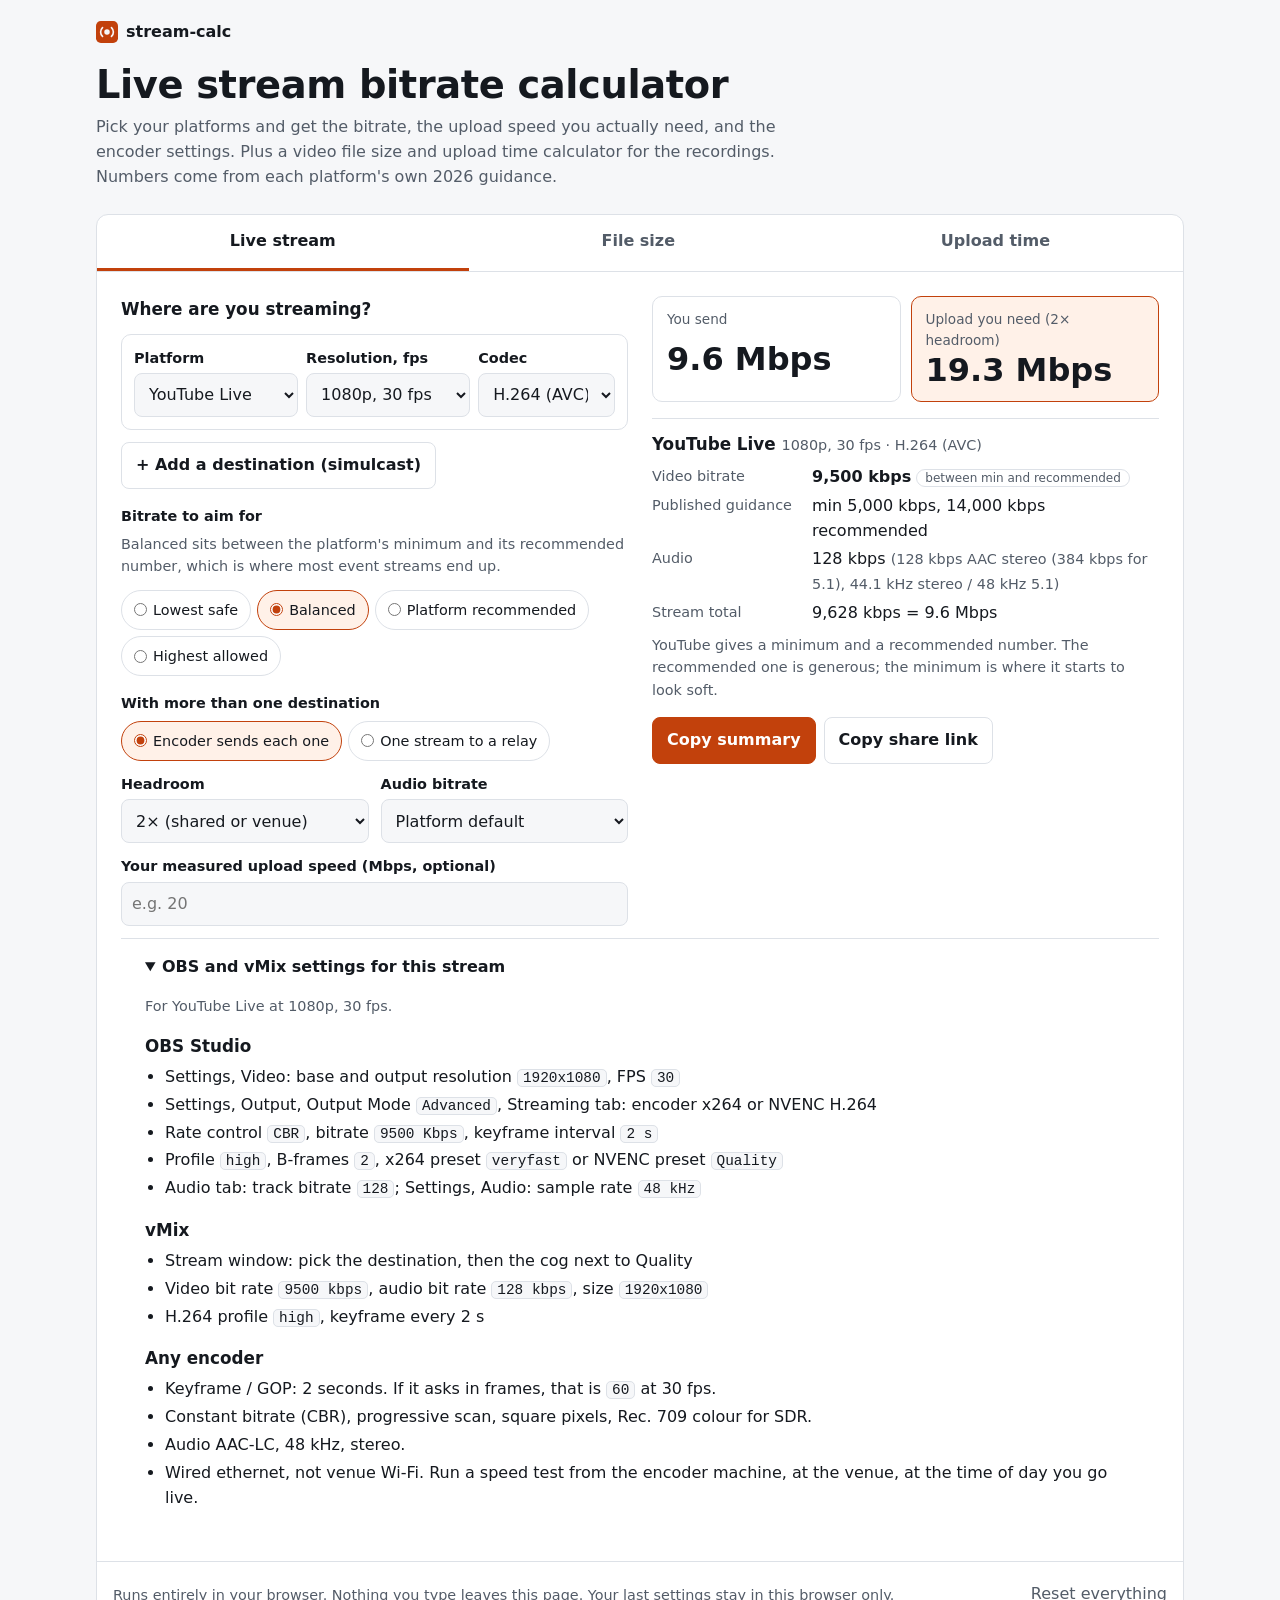
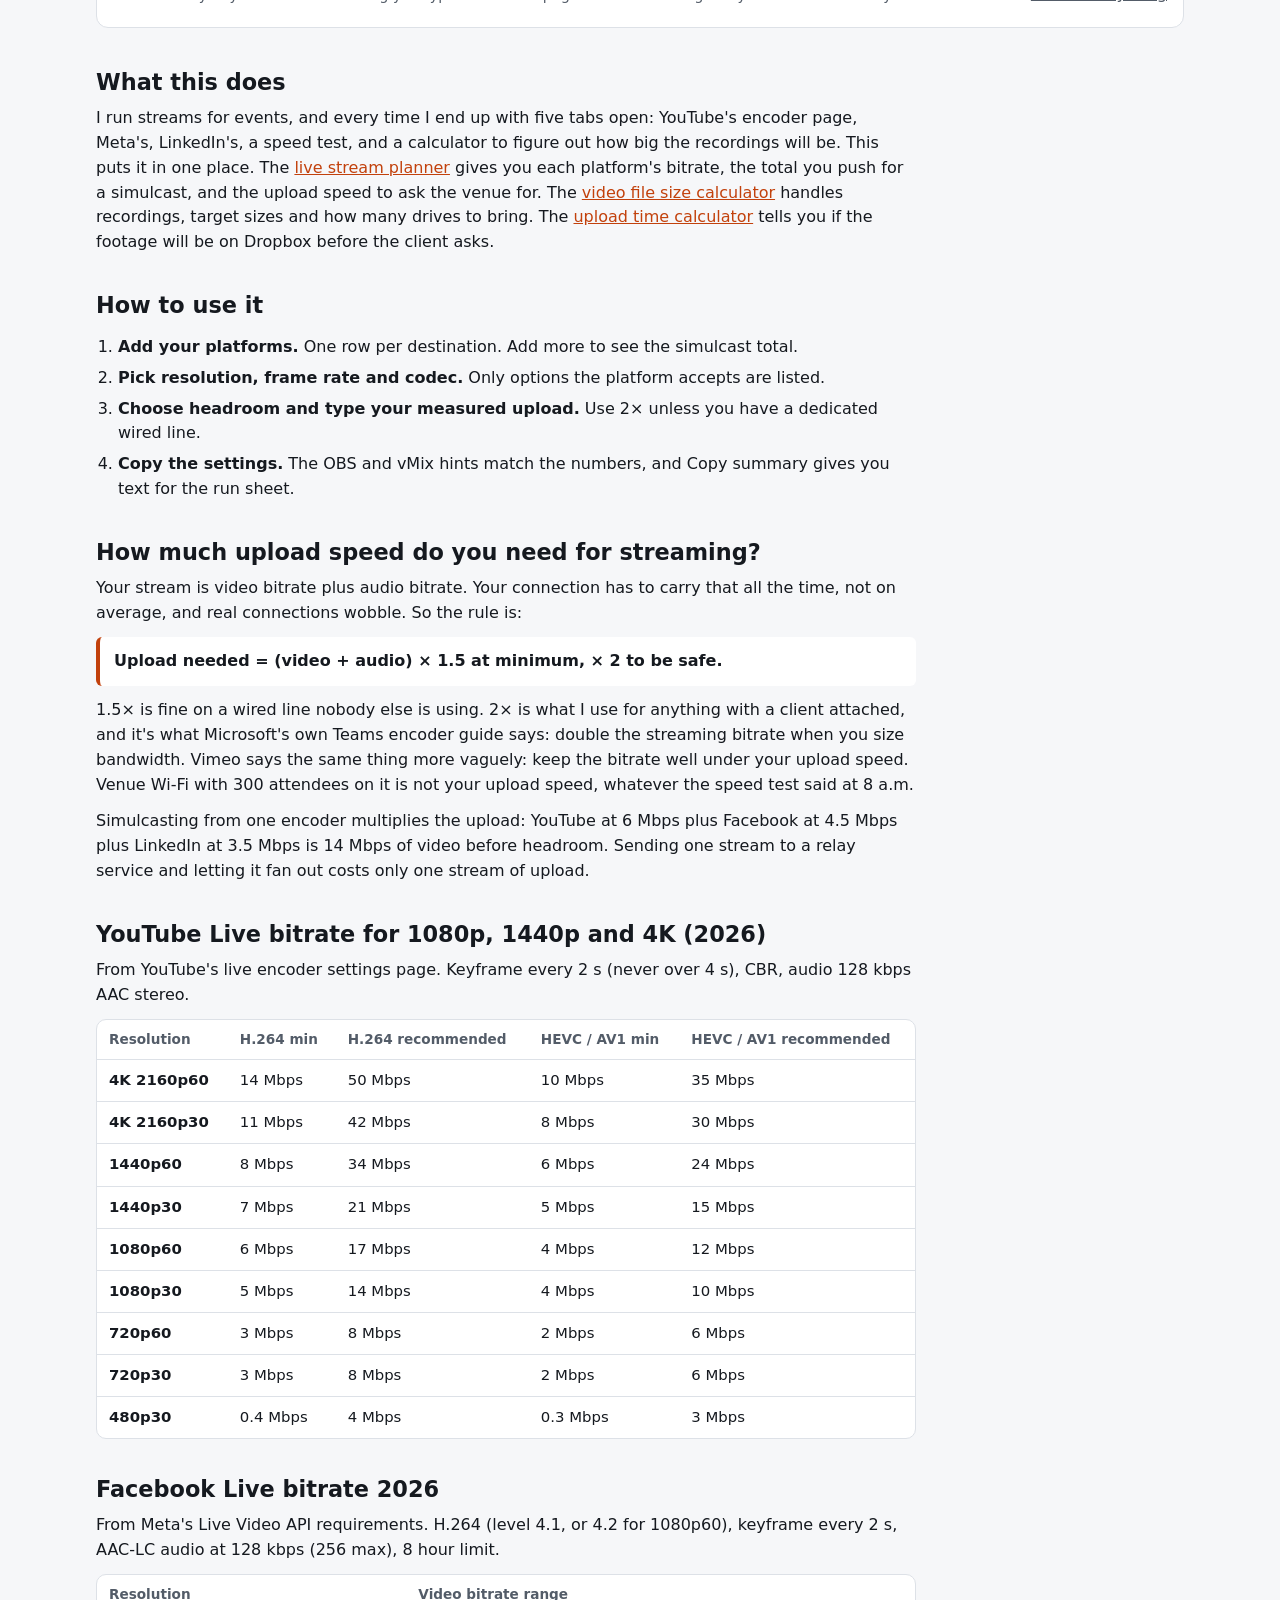
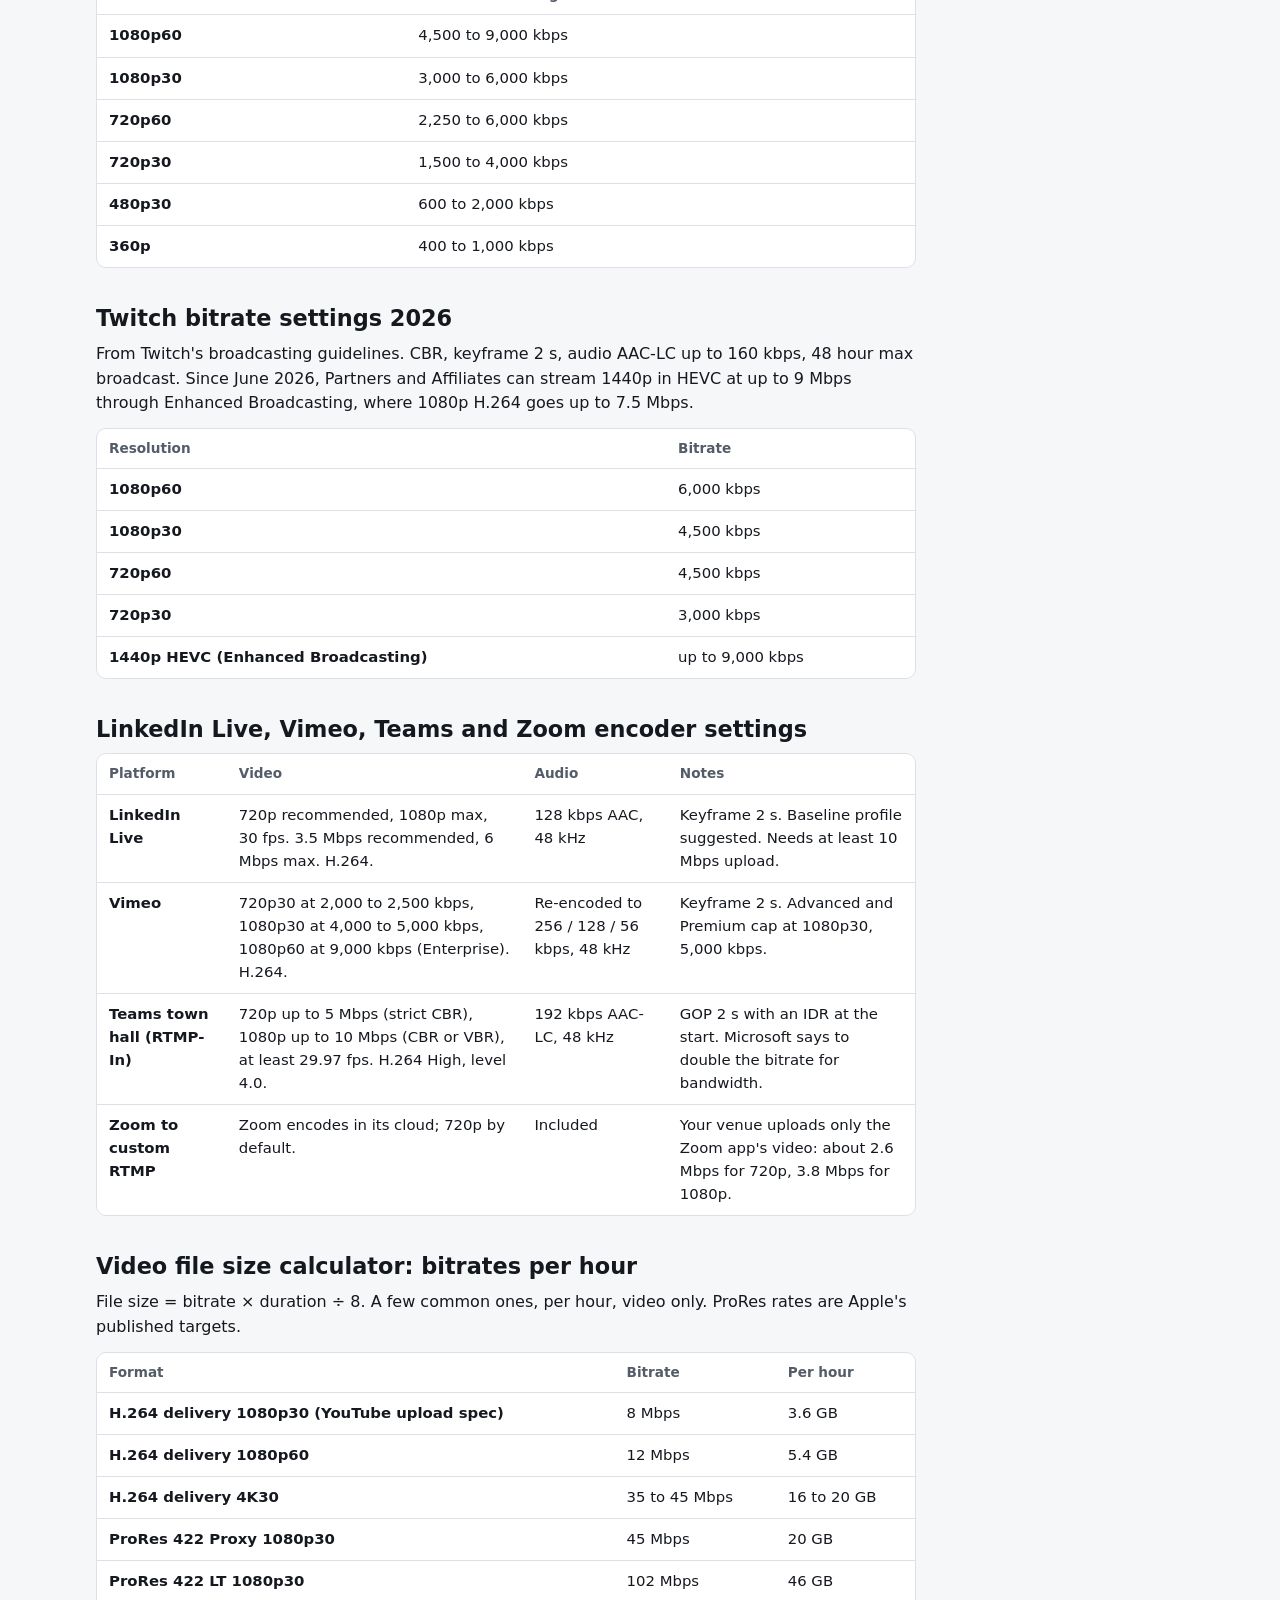
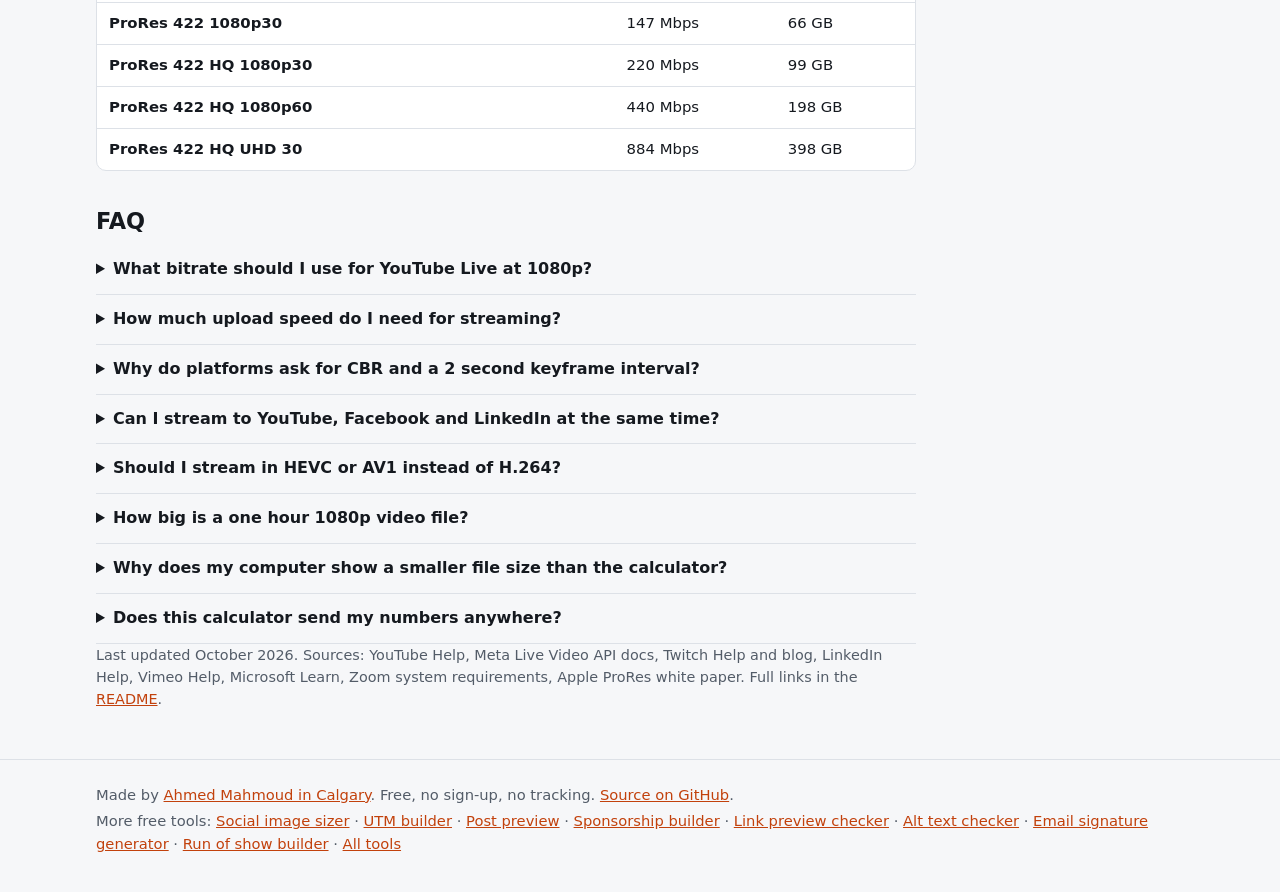
==== commit 986421d9: "link the other tools" ====
--- a/index.html
+++ b/index.html
@@ -394,7 +394,7 @@
       <a href="https://mizoz.github.io/social-image-sizer/">Social image sizer</a> ·
       <a href="https://mizoz.github.io/utm-builder/">UTM builder</a> ·
       <a href="https://mizoz.github.io/post-preview/">Post preview</a> ·
-      <a href="https://mizoz.github.io/sponsorship-builder/">Sponsorship builder</a>
+      <a href="https://mizoz.github.io/sponsorship-builder/">Sponsorship builder</a> · <a href="https://mizoz.github.io/og-preview/">Link preview checker</a> · <a href="https://mizoz.github.io/alt-text-checker/">Alt text checker</a> · <a href="https://mizoz.github.io/email-signature/">Email signature generator</a> · <a href="https://mizoz.github.io/run-of-show/">Run of show builder</a> · <a href="https://mizoz.github.io/tools/">All tools</a>
     </p>
   </div>
 </footer>
